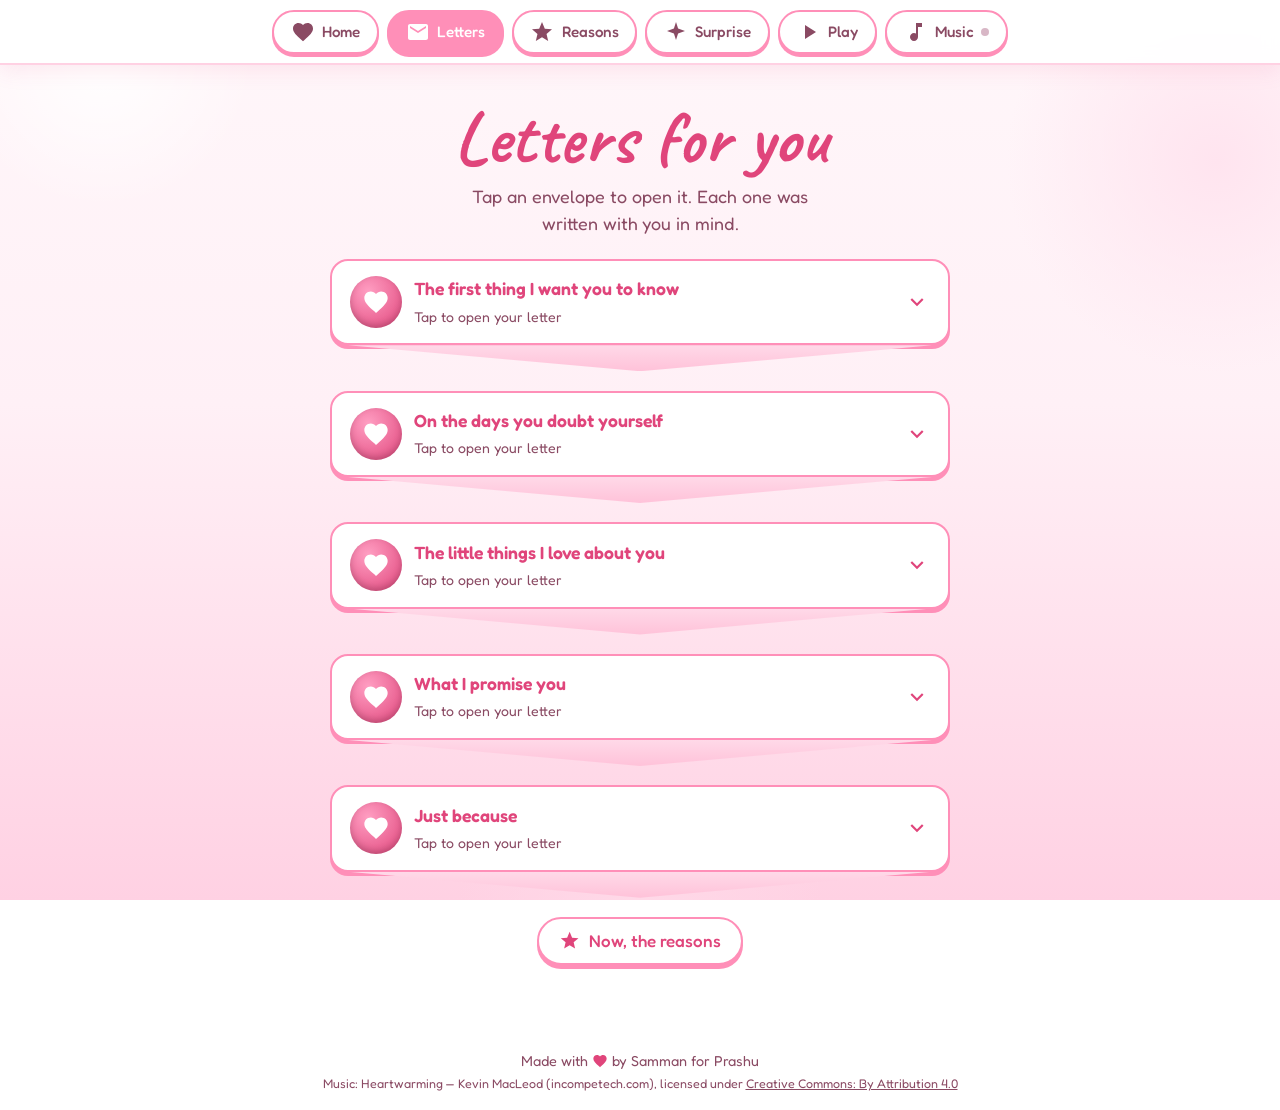
==== letters.html @ 4bd6ac84 "Add files via upload" ====
<!DOCTYPE html>
<html lang="en"><head>
<meta charset="utf-8">
<meta name="viewport" content="width=device-width, initial-scale=1, viewport-fit=cover">
<meta name="description" content="Love letters for Prashu, sealed with a kiss.">
<meta name="theme-color" content="#ff8fb8">
<link rel="icon" href="data:image/svg+xml,%3Csvg xmlns='http://www.w3.org/2000/svg' viewBox='0 0 24 24'%3E%3Cpath fill='%23e0457b' d='M12 21.35l-1.45-1.32C5.4 15.36 2 12.28 2 8.5 2 5.42 4.42 3 7.5 3c1.74 0 3.41.81 4.5 2.09C13.09 3.81 14.76 3 16.5 3 19.58 3 22 5.42 22 8.5c0 3.78-3.4 6.86-8.55 11.54L12 21.35z'/%3E%3C/svg%3E">

<title>For Prashu — Letters</title>
<link rel="stylesheet" href="css/style.css">
</head>
<body data-page="letters">
<noscript><p style="padding:2rem;text-align:center">This little website needs JavaScript to show its love. Please enable it and reload.</p></noscript>
<script src="js/config.js"></script>
<script src="js/app.js"></script>
</body></html>
---- css/style.css ----
/* Self-hosted fonts (SIL Open Font License 1.1 — see ASSETS.md). */
@font-face{font-family:'Caveat';src:url('../fonts/caveat-600.woff2') format('woff2');font-weight:600;font-style:normal;font-display:swap}
@font-face{font-family:'Caveat';src:url('../fonts/caveat-700.woff2') format('woff2');font-weight:700;font-style:normal;font-display:swap}
@font-face{font-family:'Fredoka';src:url('../fonts/fredoka-400.woff2') format('woff2');font-weight:400;font-style:normal;font-display:swap}
@font-face{font-family:'Fredoka';src:url('../fonts/fredoka-500.woff2') format('woff2');font-weight:500;font-style:normal;font-display:swap}
@font-face{font-family:'Fredoka';src:url('../fonts/fredoka-600.woff2') format('woff2');font-weight:600;font-style:normal;font-display:swap}

:root{
  --p0:#fff7fa; --p1:#fff0f6; --p2:#ffd1e3; --p3:#ff8fb8; --p4:#e0457b; --p5:#a82f5a;
  --ink:#6b2a45; --ink-soft:#8a4a63; --card:#fffdf8; --white:#fff;
  --shadow:0 8px 24px rgba(224,69,123,.18);
  --nav-h:64px;
}
*{box-sizing:border-box}
html{scroll-behavior:smooth}
html,body{overflow-x:clip}
body{
  margin:0;min-height:100vh;color:var(--ink);text-align:center;
  font-family:'Fredoka',system-ui,-apple-system,'Segoe UI',sans-serif;font-size:17px;line-height:1.55;
  background:
    radial-gradient(220px 220px at 8% 6%, #ffffff 0, transparent 70%),
    radial-gradient(300px 300px at 95% 18%, #ffe4ef 0, transparent 70%),
    radial-gradient(260px 260px at 50% 100%, #ffd9e8 0, transparent 70%),
    linear-gradient(180deg, var(--p0) 0, var(--p1) 45%, var(--p2) 100%);
  background-attachment:fixed;
  padding-bottom:calc(var(--nav-h) + env(safe-area-inset-bottom, 0px));
  opacity:0;transform:translateY(8px);
  transition:opacity .35s ease, transform .35s ease;
}
body.ready{opacity:1;transform:none}
body.leaving{opacity:0;transform:translateY(-6px)}
img{max-width:100%;height:auto}
main{position:relative;z-index:1;max-width:820px;margin:0 auto;padding:1rem 1.1rem 3rem}
h1{font-family:'Caveat',cursive;font-weight:700;font-size:clamp(2.7rem,10vw,4.6rem);line-height:1.02;margin:.25em 0 .1em;color:var(--p4)}
h2{font-family:'Caveat',cursive;font-weight:700;font-size:clamp(1.9rem,7vw,2.6rem);line-height:1.1;margin:1.4em 0 .3em;color:var(--p4)}
.sub{font-size:1.12rem;max-width:36ch;margin:.5rem auto 1.3rem;line-height:1.55;color:var(--ink-soft)}
.script{font-family:'Caveat',cursive}
.hero-name{font-size:clamp(3.4rem,15vw,6rem)}
.lead{font-size:1.2rem;max-width:34ch;margin:0 auto 1.2rem}
.pill{display:inline-block;background:var(--white);border:2px solid var(--p3);border-radius:99px;padding:.35rem 1rem;font-weight:500;box-shadow:0 3px 0 var(--p3);margin:.25rem}
.pill b{color:var(--p4)}
.muted{color:var(--ink-soft);font-size:.95rem}
a{color:var(--p4)}

/* ---------- Buttons ---------- */
.btn{
  display:inline-flex;align-items:center;justify-content:center;gap:.5rem;
  font:inherit;font-weight:500;min-height:48px;min-width:48px;
  background:var(--white);color:var(--p4);border:2px solid var(--p3);border-radius:99px;
  padding:.55rem 1.25rem;text-decoration:none;cursor:pointer;
  box-shadow:0 4px 0 var(--p3);
  transition:transform .12s ease, box-shadow .12s ease, background .12s ease;
  -webkit-tap-highlight-color:transparent;touch-action:manipulation;user-select:none;
}
.btn svg{width:1.25em;height:1.25em;flex:none}
.btn:hover{transform:translateY(-2px)}
.btn:active{transform:translateY(3px);box-shadow:0 1px 0 var(--p3)}
.btn.big{font-size:1.35rem;padding:.85rem 1.9rem;background:var(--p4);color:#fff;border-color:var(--p4);box-shadow:0 5px 0 var(--p5)}
.btn.big:hover{background:#ec5b8d}
.btn.primary{background:var(--p3);color:#fff}
.btn-row{display:flex;gap:.7rem;justify-content:center;flex-wrap:wrap;margin:1.1rem 0}
:focus-visible{outline:3px solid var(--p4);outline-offset:3px;border-radius:12px}

/* ---------- Navigation ---------- */
nav{
  position:fixed;left:0;right:0;bottom:0;z-index:40;
  display:flex;gap:.15rem;justify-content:space-around;align-items:stretch;
  background:rgba(255,255,255,.94);backdrop-filter:blur(8px);
  border-top:2px solid var(--p2);
  padding:.35rem max(.4rem, env(safe-area-inset-left, 0px)) calc(.4rem + env(safe-area-inset-bottom, 0px)) max(.4rem, env(safe-area-inset-right, 0px));
  box-shadow:0 -6px 20px rgba(224,69,123,.12);
}
nav a,nav button.navbtn{
  flex:1 1 0;display:flex;flex-direction:column;align-items:center;justify-content:center;gap:2px;
  min-height:52px;padding:.3rem .1rem;border:0;border-radius:14px;background:transparent;
  color:var(--ink-soft);text-decoration:none;font:inherit;font-size:.72rem;font-weight:500;cursor:pointer;
  -webkit-tap-highlight-color:transparent;
}
nav a svg,nav button.navbtn svg{width:24px;height:24px}
nav a.on{color:var(--p4);background:var(--p1)}
nav a:active,nav button.navbtn:active{transform:scale(.94)}
nav button.navbtn .dot{width:8px;height:8px;border-radius:50%;background:#d8b7c6}
nav button.navbtn.playing{color:var(--p4)}
nav button.navbtn.playing .dot{background:var(--p4);animation:pulse 1.2s ease-in-out infinite}
@keyframes pulse{50%{transform:scale(1.5);opacity:.6}}
@media(min-width:720px){
  body{padding-bottom:0}
  nav{position:sticky;top:0;bottom:auto;justify-content:center;gap:.5rem;border-top:0;border-bottom:2px solid var(--p2);padding:.6rem 1rem;box-shadow:0 6px 20px rgba(224,69,123,.10)}
  nav a,nav button.navbtn{flex:0 0 auto;flex-direction:row;gap:.45rem;min-height:44px;padding:.45rem 1.05rem;font-size:.95rem;border:2px solid var(--p3);border-radius:99px;background:var(--white);box-shadow:0 3px 0 var(--p3)}
  nav a.on{background:var(--p3);color:#fff}
  nav a:hover,nav button.navbtn:hover{transform:translateY(-2px)}
}

/* ---------- Hero / showcase ---------- */
.hero-frame{
  position:relative;display:inline-block;margin:.6rem auto 1rem;
  border-radius:28px;padding:10px;background:var(--white);box-shadow:var(--shadow);
  transform:rotate(-1.5deg);
}
.hero-frame img{display:block;width:min(320px,74vw);aspect-ratio:1;border-radius:20px;object-fit:cover;background:var(--p1)}
.hero-frame .sticker{position:absolute;width:64px;height:64px;pointer-events:none;filter:drop-shadow(0 4px 6px rgba(0,0,0,.15))}
.hero-frame .sticker.tl{top:-22px;left:-18px;transform:rotate(-14deg)}
.hero-frame .sticker.br{bottom:-18px;right:-16px;transform:rotate(12deg)}
.showcase{display:grid;grid-template-columns:1fr 1fr;gap:.9rem;margin:1.2rem 0}
@media(max-width:430px){.showcase{grid-template-columns:1fr 1fr;gap:.6rem}}
.show-card{background:var(--white);border-radius:20px;padding:.6rem .6rem .8rem;box-shadow:var(--shadow);transform:rotate(.6deg)}
.show-card:nth-child(2n){transform:rotate(-.8deg)}
.show-card img{display:block;width:100%;aspect-ratio:1.15;border-radius:14px;object-fit:cover;background:var(--p1)}
.show-card p{margin:.55rem 0 0;font-size:.95rem;color:var(--ink-soft)}
.img-ph{
  display:flex;flex-direction:column;align-items:center;justify-content:center;gap:.4rem;
  width:100%;aspect-ratio:1.15;border-radius:14px;background:var(--p1);color:var(--p4);padding:1rem;
}
.img-ph svg{width:56px;height:56px}
.img-ph p{margin:0;font-size:.9rem}
.hero-frame .img-ph{width:min(320px,74vw);aspect-ratio:1;border-radius:20px}

/* ---------- Gallery / photo placeholders ---------- */
.gallery{display:grid;grid-template-columns:repeat(auto-fill,minmax(150px,1fr));gap:.9rem;margin:1rem 0;text-align:left}
.photo{background:var(--white);border-radius:18px;padding:.55rem;box-shadow:var(--shadow)}
.photo img{display:block;width:100%;aspect-ratio:1;border-radius:12px;object-fit:cover}
.photo figcaption{font-size:.9rem;color:var(--ink-soft);padding:.45rem .3rem .15rem;text-align:center}
.photo-empty{
  display:flex;flex-direction:column;align-items:center;justify-content:center;gap:.35rem;min-height:170px;
  border:2px dashed var(--p3);border-radius:18px;background:rgba(255,255,255,.55);color:var(--ink-soft);
  padding:1rem;text-align:center;font-size:.92rem;line-height:1.4;
}
.photo-empty svg{width:44px;height:44px;color:var(--p3)}
.photo-empty b{color:var(--p4)}
.hint-box{
  background:rgba(255,255,255,.75);border:2px dashed var(--p3);border-radius:18px;
  padding:.9rem 1.1rem;margin:1rem auto;max-width:560px;font-size:.95rem;color:var(--ink-soft);text-align:left;line-height:1.55;
}
.hint-box b{color:var(--p4)}
code{background:var(--p1);border-radius:6px;padding:.05rem .4rem;font-size:.9em}

/* ---------- Letters / envelopes ---------- */
.env{margin:1.2rem auto;max-width:620px;text-align:left}
.env-btn{
  display:flex;align-items:center;gap:.8rem;width:100%;text-align:left;
  background:var(--white);border:2px solid var(--p3);border-radius:18px;box-shadow:0 4px 0 var(--p3);
  padding:.9rem 1.1rem;font:inherit;cursor:pointer;color:var(--ink);
  -webkit-tap-highlight-color:transparent;transition:transform .12s ease, box-shadow .12s ease;
}
.env-btn:active{transform:translateY(3px);box-shadow:0 1px 0 var(--p3)}
.env-btn .seal{
  flex:none;width:52px;height:52px;border-radius:50%;display:grid;place-items:center;
  background:radial-gradient(circle at 35% 30%, #ff9ec2, var(--p4));color:#fff;box-shadow:inset 0 -3px 6px rgba(0,0,0,.18);
}
.env-btn .seal svg{width:28px;height:28px}
.env-btn .t b{display:block;font-size:1.1rem;color:var(--p4)}
.env-btn .t span{font-size:.88rem;color:var(--ink-soft)}
.env-btn .chev{margin-left:auto;transition:transform .3s ease;color:var(--p4);flex:none}
.env-btn .chev svg{width:26px;height:26px;display:block}
.env.open .env-btn .chev{transform:rotate(180deg)}
.env-flap{
  height:26px;margin:0 18px;transform-origin:top center;transform:rotateX(0deg);
  background:linear-gradient(180deg,#ffd9e8,#ffc2d9);
  clip-path:polygon(0 0,100% 0,50% 100%);
  transition:transform .45s ease;position:relative;z-index:2;
}
.env.open .env-flap{transform:rotateX(180deg)}
.letter-wrap{display:grid;grid-template-rows:0fr;transition:grid-template-rows .5s ease}
.env.open .letter-wrap{grid-template-rows:1fr}
.letter-clip{overflow:hidden}
.letter{
  background:var(--card);border-radius:16px;padding:1.3rem 1.4rem 1.1rem;margin-top:-8px;position:relative;z-index:1;
  background-image:repeating-linear-gradient(180deg, transparent 0 31px, #ffe3ee 31px 32px);
  box-shadow:var(--shadow);border:1px solid #ffe0ec;
  font-family:'Caveat',cursive;font-weight:600;font-size:1.55rem;line-height:1.32;color:#5b2339;
}
.letter p{margin:0 0 .7em}
.letter p:last-of-type{margin-bottom:.3em}
.letter .sig{text-align:right;color:var(--p4);font-size:1.6rem;margin-top:.4em}
.letter .sig small{display:block;font-family:'Fredoka',sans-serif;font-size:.72rem;letter-spacing:.14em;text-transform:uppercase;color:var(--ink-soft)}
.type-row{display:flex;justify-content:flex-end;margin-top:.5rem}
.type-row .btn{min-height:40px;padding:.3rem .9rem;font-size:.9rem}
.typing-caret{display:inline-block;width:2px;height:1em;background:var(--p4);vertical-align:-2px;margin-left:2px;animation:blink .8s steps(1) infinite}
@keyframes blink{50%{opacity:0}}

/* ---------- Reasons / flip cards ---------- */
.progress{max-width:520px;margin:0 auto 1.2rem}
.progress .bar{height:14px;border-radius:99px;background:var(--white);border:2px solid var(--p3);overflow:hidden}
.progress .fill{height:100%;width:0%;border-radius:99px;background:linear-gradient(90deg,var(--p3),var(--p4));transition:width .5s ease}
.progress p{margin:.45rem 0 0;font-weight:500}
.grid{display:grid;grid-template-columns:repeat(auto-fill,minmax(150px,1fr));gap:.85rem;margin:1rem 0}
.flip{
  perspective:900px;background:none;border:0;padding:0;font:inherit;cursor:pointer;min-height:128px;
  -webkit-tap-highlight-color:transparent;
}
.flip-inner{
  display:block;position:relative;width:100%;height:100%;min-height:128px;
  transform-style:preserve-3d;transition:transform .55s cubic-bezier(.34,1.4,.5,1);
}
.flip.flipped .flip-inner{transform:rotateY(180deg)}
.flip-face{
  position:absolute;inset:0;display:flex;flex-direction:column;align-items:center;justify-content:center;gap:.35rem;
  padding:.85rem;border-radius:18px;backface-visibility:hidden;-webkit-backface-visibility:hidden;
  font-size:.98rem;line-height:1.4;
}
.flip-front{background:var(--white);border:2px dashed var(--p3);color:var(--p4);box-shadow:var(--shadow)}
.flip-front svg{width:34px;height:34px}
.flip-front .num{font-size:.8rem;font-weight:600;letter-spacing:.12em;text-transform:uppercase;color:var(--ink-soft)}
.flip-back{background:linear-gradient(160deg,var(--p3),var(--p4));color:#fff;transform:rotateY(180deg);box-shadow:var(--shadow);font-weight:500;text-align:center}
.flip-back svg{width:22px;height:22px;opacity:.9}

/* ---------- Surprise ---------- */
.stage{position:relative;min-height:300px;display:flex;flex-direction:column;align-items:center;justify-content:center;gap:1rem;padding:1rem 0}
#noBtn{position:fixed;z-index:30;will-change:left,top;transition:left .18s ease,top .18s ease}
#yesBtn{transition:transform .25s cubic-bezier(.34,1.6,.5,1);will-change:transform}
.celebrate{animation:pop-in .5s cubic-bezier(.34,1.6,.5,1) both}
@keyframes pop-in{from{transform:scale(.6);opacity:0}}
.celebrate img{width:min(300px,76vw);border-radius:24px;border:6px solid #fff;box-shadow:var(--shadow);background:var(--p1)}
.celebrate .img-ph{width:min(300px,76vw);margin:0 auto;border-radius:24px}
.celebrate .bouquet{width:130px;height:auto;margin-top:.4rem;filter:drop-shadow(0 6px 10px rgba(224,69,123,.25))}
[hidden]{display:none!important}

/* ---------- Play / heart-catch game ---------- */
.hud{display:flex;gap:.6rem;justify-content:center;flex-wrap:wrap;margin:0 0 1rem}
.hud .pill{min-width:104px}
.arena{
  position:relative;height:min(58vh,520px);min-height:340px;overflow:hidden;
  border-radius:24px;border:3px solid var(--white);box-shadow:var(--shadow);
  background:linear-gradient(180deg,#ffe9f2 0,#ffd1e3 55%,#ffb9d4 100%);
  touch-action:none;user-select:none;-webkit-user-select:none;
}
.arena .cloud{position:absolute;pointer-events:none;opacity:.85}
.fh{
  position:absolute;top:0;left:0;width:56px;height:56px;padding:6px;border:0;background:transparent;cursor:pointer;
  will-change:transform;-webkit-tap-highlight-color:transparent;touch-action:manipulation;
}
.fh svg{width:100%;height:100%;display:block;filter:drop-shadow(0 3px 4px rgba(168,47,90,.35));pointer-events:none}
.fh.caught{animation:caught-pop .25s ease-out forwards}
@keyframes caught-pop{to{transform:scale(1.8) rotate(12deg);opacity:0}}
.arena-overlay{
  position:absolute;inset:0;z-index:5;display:flex;flex-direction:column;align-items:center;justify-content:center;gap:.8rem;
  background:rgba(255,240,246,.88);backdrop-filter:blur(3px);padding:1.2rem;text-align:center;
}
.arena-overlay h2{margin:0}
.arena-overlay p{margin:0;max-width:32ch;color:var(--ink-soft)}
.big-score{font-family:'Caveat',cursive;font-size:3rem;line-height:1;color:var(--p4)}

/* ---------- Floating hearts / bursts / confetti ---------- */
.fl{position:fixed;bottom:-60px;left:0;z-index:0;pointer-events:none;will-change:transform,opacity;animation:floatUp linear forwards}
.fl svg{display:block;width:100%;height:100%}
@keyframes floatUp{
  0%{transform:translate3d(0,0,0) rotate(0deg);opacity:0}
  12%{opacity:var(--o,.7)}
  85%{opacity:var(--o,.7)}
  100%{transform:translate3d(var(--sway,20px),-118vh,0) rotate(var(--rot,24deg));opacity:0}
}
.bst{position:fixed;z-index:60;pointer-events:none;will-change:transform,opacity;animation:burstFly .85s cubic-bezier(.2,.7,.3,1) forwards}
.bst svg{display:block;width:100%;height:100%}
@keyframes burstFly{
  0%{transform:translate(-50%,-50%) scale(.4) rotate(0deg);opacity:1}
  100%{transform:translate(calc(-50% + var(--dx)),calc(-50% + var(--dy))) scale(1.25) rotate(var(--rr,40deg));opacity:0}
}
.cf{position:fixed;top:-20px;z-index:70;pointer-events:none;will-change:transform,opacity;animation:confettiFall linear forwards}
@keyframes confettiFall{
  0%{transform:translate3d(0,-20px,0) rotate(0deg);opacity:1}
  90%{opacity:1}
  100%{transform:translate3d(var(--cx,0px),105vh,0) rotate(var(--cr,540deg));opacity:0}
}

/* ---------- Footer ---------- */
footer{position:relative;z-index:1;padding:1.2rem 1rem 1rem;color:var(--ink-soft);font-size:.9rem}
footer .f-heart{display:inline-block;vertical-align:-3px;width:16px;height:16px;color:var(--p4)}
footer .f-heart svg{width:100%;height:100%}
footer .credit{font-size:.78rem}
footer .credit a{color:inherit}

/* ---------- Reduced motion ---------- */
@media(prefers-reduced-motion:reduce){
  html{scroll-behavior:auto}
  *,*::before,*::after{animation-duration:.01ms!important;animation-iteration-count:1!important;transition-duration:.01ms!important}
  .fl,.bst{display:none!important}
  body{opacity:1;transform:none}
}
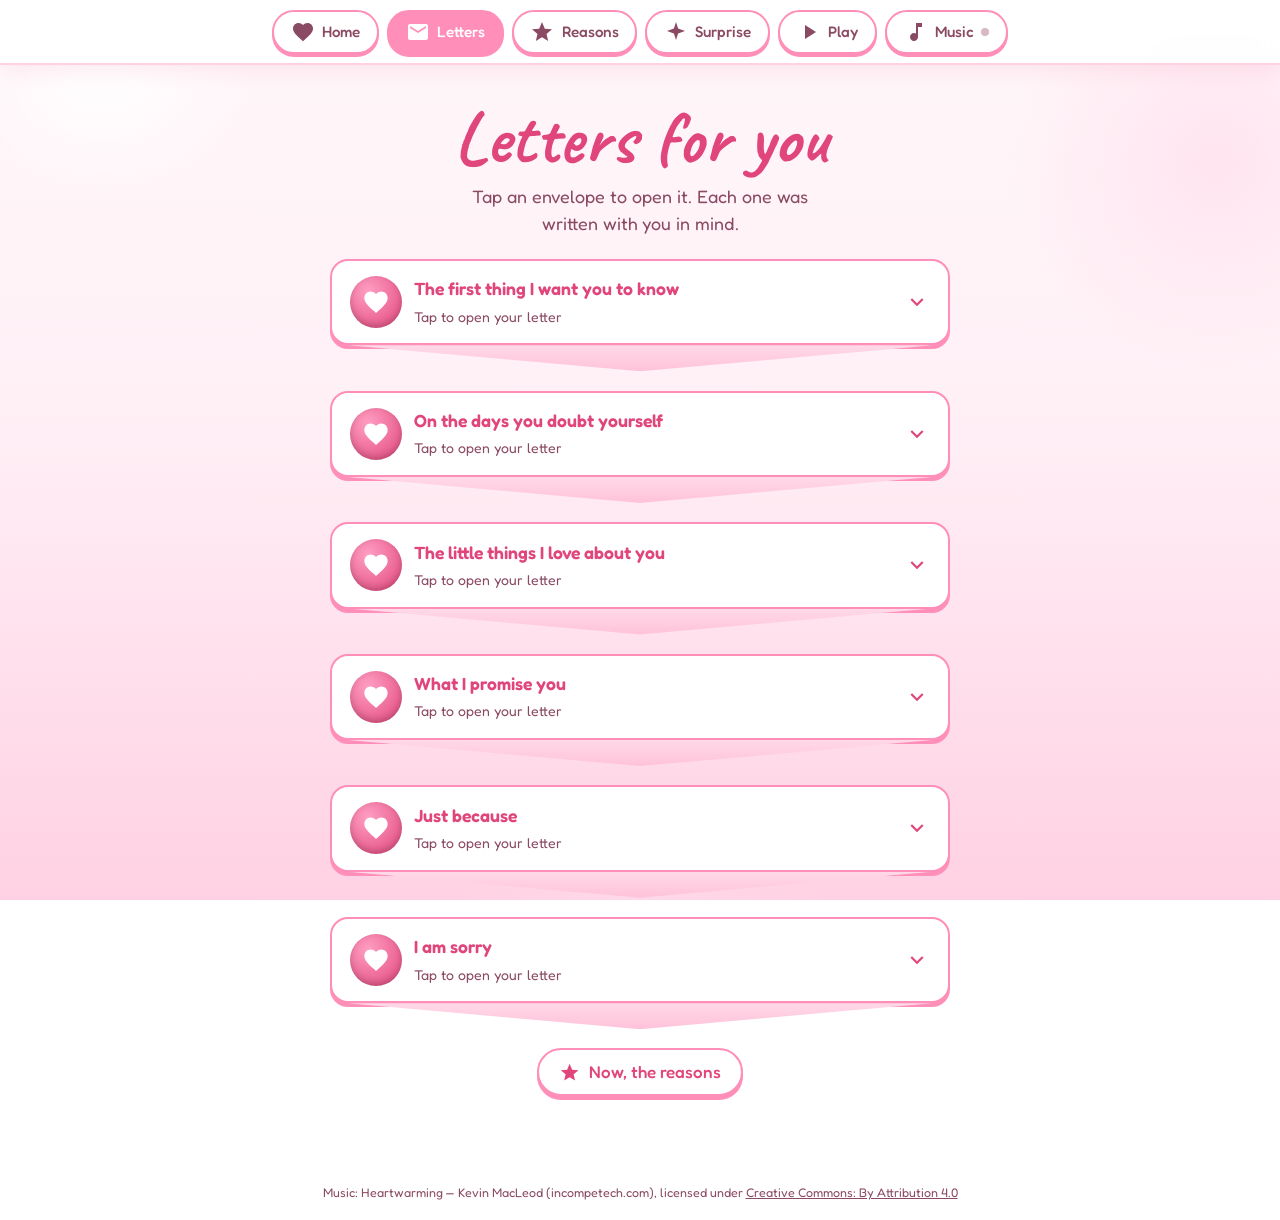
==== commit 780e62f9: "Add files via upload" ====
--- a/letters.html
+++ b/letters.html
@@ -2,11 +2,11 @@
 <html lang="en"><head>
 <meta charset="utf-8">
 <meta name="viewport" content="width=device-width, initial-scale=1, viewport-fit=cover">
-<meta name="description" content="Love letters for Prashu, sealed with a kiss.">
+<meta name="description" content="Love letters for my world, sealed with a kiss.">
 <meta name="theme-color" content="#ff8fb8">
 <link rel="icon" href="data:image/svg+xml,%3Csvg xmlns='http://www.w3.org/2000/svg' viewBox='0 0 24 24'%3E%3Cpath fill='%23e0457b' d='M12 21.35l-1.45-1.32C5.4 15.36 2 12.28 2 8.5 2 5.42 4.42 3 7.5 3c1.74 0 3.41.81 4.5 2.09C13.09 3.81 14.76 3 16.5 3 19.58 3 22 5.42 22 8.5c0 3.78-3.4 6.86-8.55 11.54L12 21.35z'/%3E%3C/svg%3E">
 
-<title>For Prashu — Letters</title>
+<title>My World — Letters</title>
 <link rel="stylesheet" href="css/style.css">
 </head>
 <body data-page="letters">
